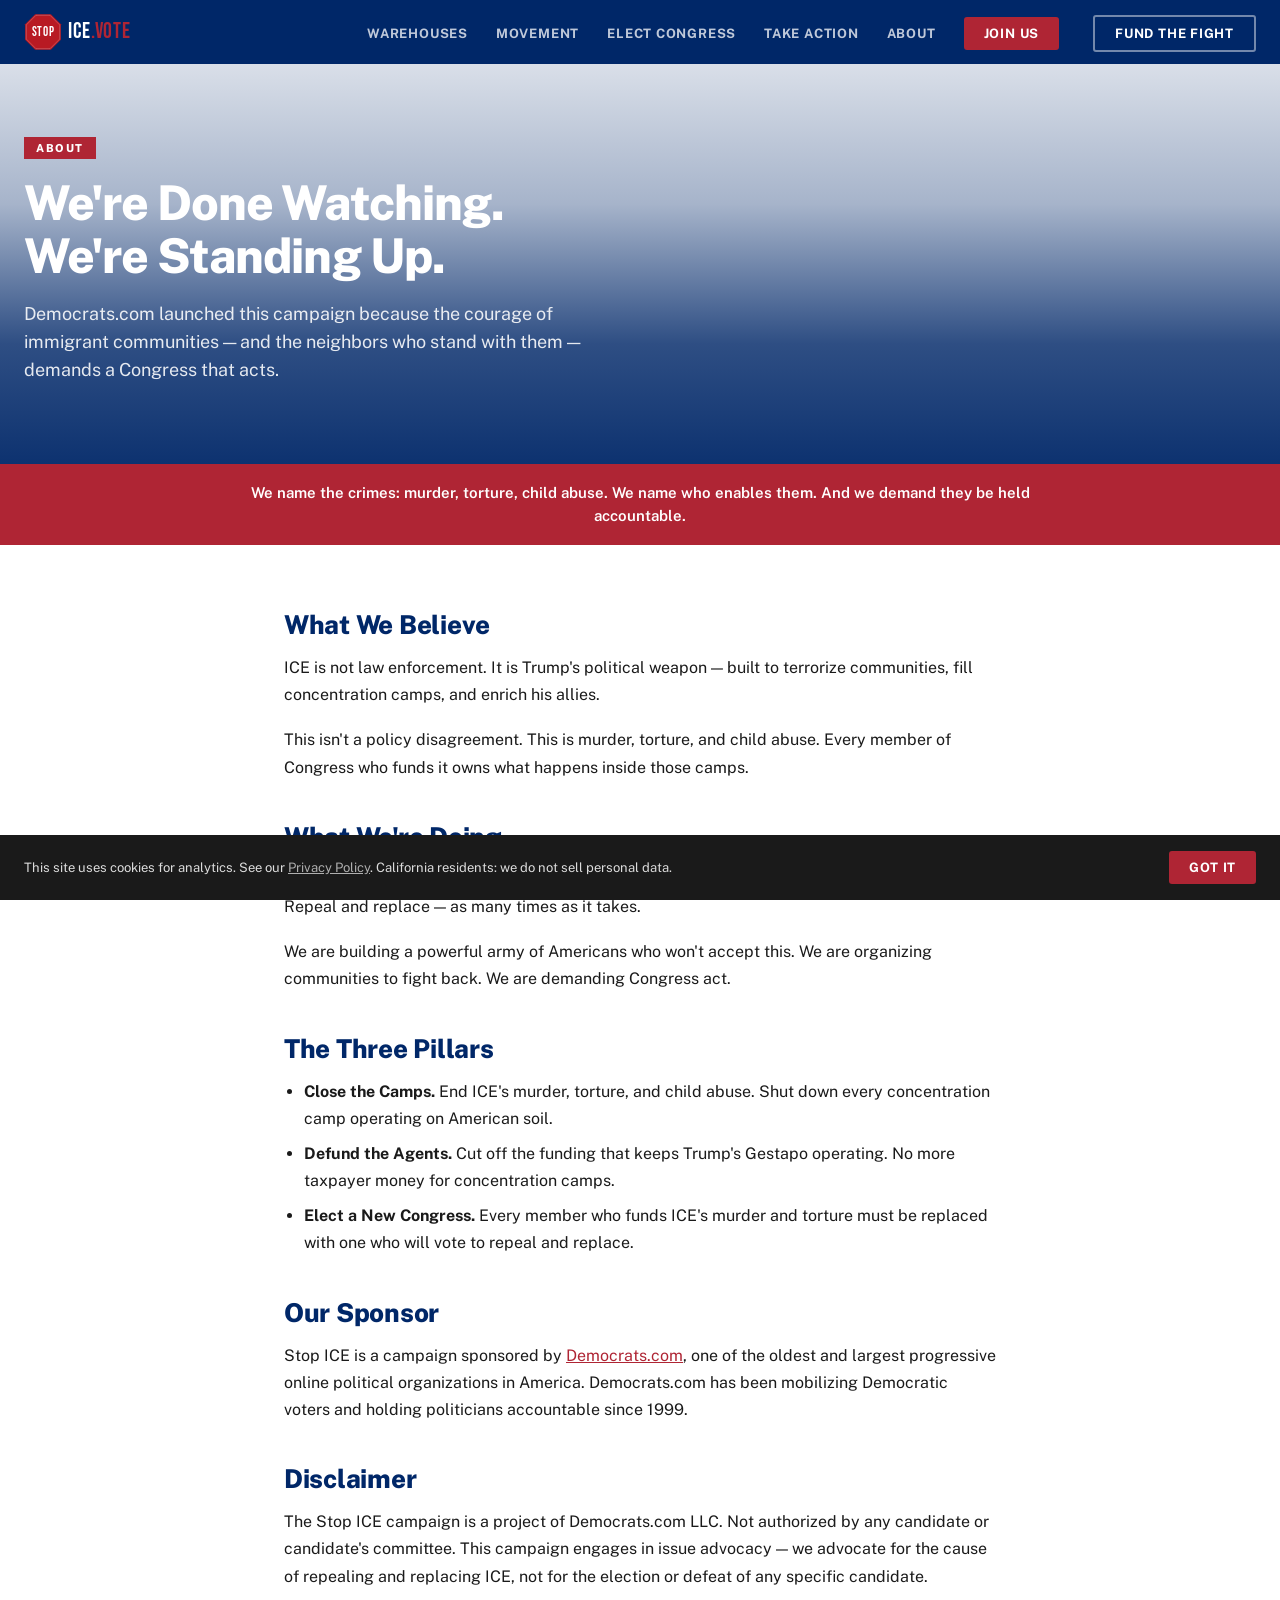
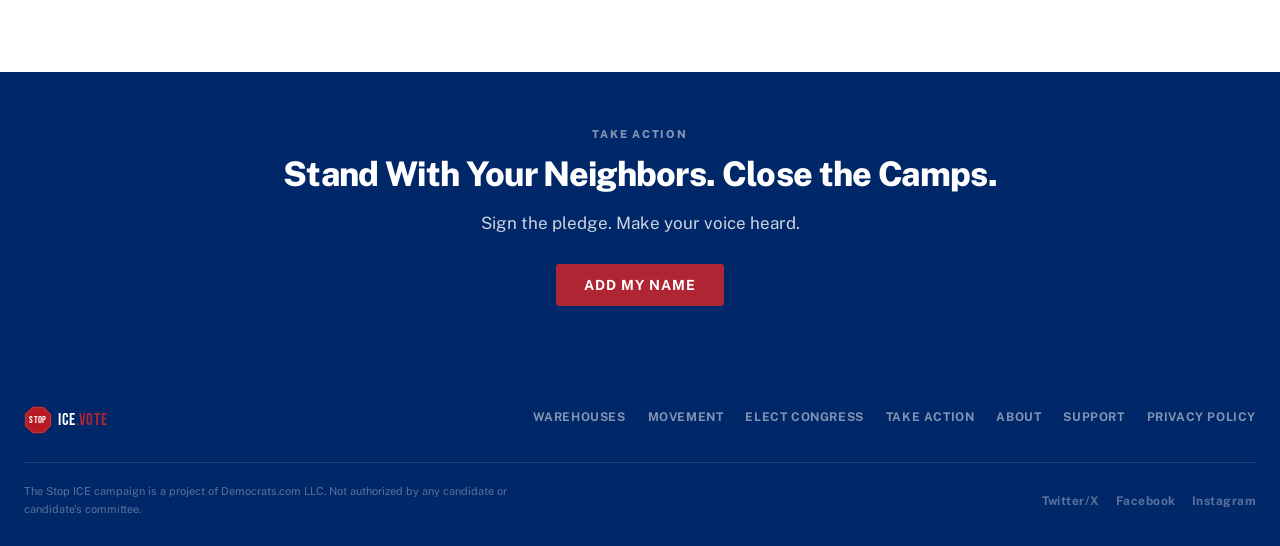
==== about.html @ eb529ace "initial build" ====
<!DOCTYPE html>
<html lang="en">
<head>
<meta charset="UTF-8">
<meta name="viewport" content="width=device-width, initial-scale=1.0">
<meta name="robots" content="noindex, nofollow">
<title>About — Stop ICE</title>
<meta name="description" content="Stop ICE is a campaign sponsored by Democrats.com to oppose ICE's murder, torture, and child abuse and demand Congress repeal and replace Trump's Gestapo.">
<link href="https://fonts.googleapis.com/css2?family=Bebas+Neue&family=Public+Sans:wght@400;600;700;800&display=swap" rel="stylesheet">
<link rel="stylesheet" href="css/main.css">
</head>
<body>

<nav class="site-nav">
  <a href="index.html" class="logotype on-dark" aria-label="Stop ICE — Home">
    <div class="logo-mark">
      <svg viewBox="0 0 100 100" aria-hidden="true">
        <polygon points="29.3,3 70.7,3 97,29.3 97,70.7 70.7,97 29.3,97 3,70.7 3,29.3" fill="#b81a23"/>
        <polygon points="31.5,6 68.5,6 94,31.5 94,68.5 68.5,94 31.5,94 6,68.5 6,31.5" fill="none" stroke="rgba(255,255,255,0.4)" stroke-width="1.5"/>
      </svg>
      <span class="stop-word">STOP</span>
    </div>
    <div class="logo-text">
      <span class="ice">ICE</span><span class="dot">.</span><span class="vote">VOTE</span>
    </div>
  </a>
  <button class="nav-toggle" aria-label="Toggle menu" onclick="document.querySelector('.nav-links').classList.toggle('open')">
    <span></span><span></span><span></span>
  </button>
  <ul class="nav-links">
    <li><a href="warehouses.html">Warehouses</a></li>
    <li><a href="movement.html">Movement</a></li>
    <li><a href="congress.html">Elect Congress</a></li>
    <li><a href="act.html">Take Action</a></li>
    <li><a href="about.html" class="active">About</a></li>
    <li><a href="act.html" class="nav-cta">Join Us</a></li>
    <li><a href="https://secure.actblue.com/donate/stop-ice-1" class="nav-cta nav-support" target="_blank" rel="noopener">Fund the Fight</a></li>
  </ul>
</nav>

<section class="hero" style="min-height:400px;">
  <div class="hero-bg" role="img" aria-label="Immigration rights protest"
       style="background-image: url('https://lh3.googleusercontent.com/d/11OPJ8IhItdXSLrqsVY9VHLKY0uImnK41')"></div>
  <div class="hero-overlay"></div>
  <div class="hero-content" style="max-width:720px;">
    <span class="eyebrow">About</span>
    <h1>We're Done Watching.<br>We're Standing Up.</h1>
    <p class="hero-body">Democrats.com launched this campaign because the courage of immigrant communities — and the neighbors who stand with them — demands a Congress that acts.</p>
  </div>
</section>

<div class="mission-strip">
  <p>We name the crimes: murder, torture, child abuse. We name who enables them. And we demand they be held accountable.</p>
</div>

<div class="content-section">
  <h2>What We Believe</h2>
  <p>ICE is not law enforcement. It is Trump's political weapon — built to terrorize communities, fill concentration camps, and enrich his allies.</p>
  <p>This isn't a policy disagreement. This is murder, torture, and child abuse. Every member of Congress who funds it owns what happens inside those camps.</p>

  <h2 style="margin-top: 40px;">What We're Doing</h2>
  <p>We have one goal: demand Congress repeal and replace ICE. Not negotiate it. Not limit it. Repeal and replace — as many times as it takes.</p>
  <p>We are building a powerful army of Americans who won't accept this. We are organizing communities to fight back. We are demanding Congress act.</p>

  <h2 style="margin-top: 40px;">The Three Pillars</h2>
  <ul>
    <li><strong>Close the Camps.</strong> End ICE's murder, torture, and child abuse. Shut down every concentration camp operating on American soil.</li>
    <li><strong>Defund the Agents.</strong> Cut off the funding that keeps Trump's Gestapo operating. No more taxpayer money for concentration camps.</li>
    <li><strong>Elect a New Congress.</strong> Every member who funds ICE's murder and torture must be replaced with one who will vote to repeal and replace.</li>
  </ul>

  <h2 style="margin-top: 40px;">Our Sponsor</h2>
  <p>Stop ICE is a campaign sponsored by <a href="https://democrats.com" target="_blank" rel="noopener" style="color:var(--red);">Democrats.com</a>, one of the oldest and largest progressive online political organizations in America. Democrats.com has been mobilizing Democratic voters and holding politicians accountable since 1999.</p>

  <h2 style="margin-top: 40px;">Disclaimer</h2>
  <p>The Stop ICE campaign is a project of Democrats.com LLC. Not authorized by any candidate or candidate's committee. This campaign engages in issue advocacy — we advocate for the cause of repealing and replacing ICE, not for the election or defeat of any specific candidate.</p>
</div>

<section style="padding: 56px 24px; background: var(--blue); text-align: center;">
  <p style="font-size: 11px; font-weight: 800; letter-spacing: 0.16em; text-transform: uppercase; color: rgba(255,255,255,0.5); margin-bottom: 14px;">Take Action</p>
  <h2 style="font-size: clamp(24px, 3.5vw, 34px); font-weight: 800; color: #fff; margin-bottom: 16px; letter-spacing: -0.02em;">Stand With Your Neighbors. Close the Camps.</h2>
  <p style="font-size: 17px; color: rgba(255,255,255,0.8); max-width: 480px; margin: 0 auto 28px; line-height: 1.55;">Sign the pledge. Make your voice heard.</p>
  <a href="act.html" class="btn btn-red">Add My Name</a>
</section>

<footer class="site-footer">
  <div class="footer-top">
    <a href="index.html" class="logotype on-dark" aria-label="Stop ICE — Home">
      <div class="logo-mark sm">
        <svg viewBox="0 0 100 100" aria-hidden="true">
          <polygon points="29.3,3 70.7,3 97,29.3 97,70.7 70.7,97 29.3,97 3,70.7 3,29.3" fill="#b81a23"/>
          <polygon points="31.5,6 68.5,6 94,31.5 94,68.5 68.5,94 31.5,94 6,68.5 6,31.5" fill="none" stroke="rgba(255,255,255,0.35)" stroke-width="1.5"/>
        </svg>
        <span class="stop-word sm">STOP</span>
      </div>
      <div class="logo-text sm"><span class="ice">ICE</span><span class="dot">.</span><span class="vote">VOTE</span></div>
    </a>
    <ul class="footer-nav">
      <li><a href="warehouses.html">Warehouses</a></li>
      <li><a href="movement.html">Movement</a></li>
      <li><a href="congress.html">Elect Congress</a></li>
      <li><a href="act.html">Take Action</a></li>
      <li><a href="about.html">About</a></li>
      <li><a href="https://secure.actblue.com/donate/stop-ice-1" target="_blank" rel="noopener">Support</a></li>
      <li><a href="privacy.html">Privacy Policy</a></li>
    </ul>
  </div>
  <div class="footer-bottom">
    <p class="footer-legal">The Stop ICE campaign is a project of Democrats.com LLC. Not authorized by any candidate or candidate's committee.</p>
    <div class="footer-social">
      <a href="#">Twitter/X</a>
      <a href="#">Facebook</a>
      <a href="#">Instagram</a>
    </div>
  </div>
</footer>

<div class="cookie-banner" id="cookieBanner" role="dialog" aria-live="polite" aria-label="Cookie consent">
  <p>This site uses cookies for analytics. See our <a href="privacy.html">Privacy Policy</a>. California residents: we do not sell personal data.</p>
  <button class="cookie-accept" onclick="acceptCookies()">Got it</button>
</div>
<script>
(function(){
  if(navigator.globalPrivacyControl || navigator.doNotTrack === '1'){
    document.getElementById('cookieBanner').style.display = 'none';
    return;
  }
  if(localStorage.getItem('cookieConsent') === 'true'){
    document.getElementById('cookieBanner').style.display = 'none';
  }
})();
function acceptCookies(){
  localStorage.setItem('cookieConsent','true');
  document.getElementById('cookieBanner').style.display = 'none';
}
</script>

</body>
</html>
---- css/main.css ----
/* ============================================================
   STOP ICE PAC — SHARED STYLES
   Brand: Democrats.com red #AF2534, blue #002768
   Logotype font: Bebas Neue (Google Fonts)
   Body font: Public Sans (Google Fonts)
   ============================================================ */

/* ============================================================
   TOKENS
   ============================================================ */
:root {
  --red:       #AF2534;
  --red-stop:  #b81a23;
  --blue:      #002768;
  --white:     #ffffff;
  --off-white: #F5F3F0;
  --warm-gray: #E8E4DF;
  --text:      #1a1a1a;
  --text-light:#666666;
}

/* ============================================================
   RESET & BASE
   ============================================================ */
*, *::before, *::after { margin: 0; padding: 0; box-sizing: border-box; }
html { font-size: 16px; scroll-behavior: smooth; }
body {
  font-family: 'Public Sans', -apple-system, sans-serif;
  color: var(--text);
  background: var(--white);
  -webkit-font-smoothing: antialiased;
}
img { display: block; max-width: 100%; }
a { color: inherit; }

/* ============================================================
   LOGOTYPE
   ============================================================ */
.logotype {
  display: inline-flex;
  align-items: center;
  gap: 6px;
  text-decoration: none;
}
.logo-mark {
  position: relative;
  flex-shrink: 0;
  width: 38px;
  height: 38px;
}
.logo-mark.sm { width: 28px; height: 28px; }
.logo-mark svg { width: 100%; height: 100%; }
.stop-word {
  position: absolute;
  font-family: 'Bebas Neue', sans-serif;
  color: #fff;
  font-size: 13px;
  letter-spacing: 0.04em;
  top: 50%;
  left: 50%;
  transform: translate(-50%, -48%);
  line-height: 1;
  pointer-events: none;
}
.stop-word.sm { font-size: 10px; }
.logo-text {
  font-family: 'Bebas Neue', sans-serif;
  font-size: 22px;
  letter-spacing: 0.04em;
  line-height: 1;
  white-space: nowrap;
}
.logo-text.sm { font-size: 17px; }
/* on-light */
.logo-text .ice  { color: var(--red); }
.logo-text .dot  { color: var(--red); }
.logo-text .vote { color: var(--blue); }
/* on-dark */
.on-dark .logo-text .ice  { color: #fff; }
.on-dark .logo-text .dot  { color: var(--red); }
.on-dark .logo-text .vote { color: var(--red); }

/* ============================================================
   BUTTONS
   ============================================================ */
.btn {
  display: inline-block;
  font-family: 'Public Sans', sans-serif;
  font-size: 14px;
  font-weight: 700;
  letter-spacing: 0.07em;
  text-transform: uppercase;
  text-decoration: none;
  padding: 14px 28px;
  border-radius: 3px;
  border: none;
  cursor: pointer;
  line-height: 1;
  transition: opacity 0.15s;
}
.btn:hover { opacity: 0.85; }
.btn-red   { background: var(--red); color: #fff; }
.btn-blue  { background: var(--blue); color: #fff; }
.btn-ghost { background: transparent; color: #fff; border: 2px solid rgba(255,255,255,0.5); }
.btn-ghost:hover { border-color: #fff; opacity: 1; }
.btn-outline { background: transparent; color: var(--blue); border: 2px solid var(--blue); }
.btn-outline:hover { background: var(--blue); color: #fff; opacity: 1; }
.btn-row { display: flex; gap: 12px; flex-wrap: wrap; }

/* ============================================================
   NAV
   ============================================================ */
.site-nav {
  background: var(--blue);
  padding: 0 24px;
  display: flex;
  align-items: center;
  justify-content: space-between;
  height: 64px;
  position: sticky;
  top: 0;
  z-index: 100;
}
.nav-links {
  display: flex;
  align-items: center;
  gap: 28px;
  list-style: none;
}
.nav-links a {
  color: rgba(255,255,255,0.75);
  text-decoration: none;
  font-size: 13px;
  font-weight: 700;
  letter-spacing: 0.06em;
  text-transform: uppercase;
  transition: color 0.15s;
}
.nav-links a:hover { color: #fff; }
.nav-cta {
  background: var(--red) !important;
  color: #fff !important;
  padding: 9px 20px;
  border-radius: 3px;
}
.nav-toggle {
  display: none;
  flex-direction: column;
  gap: 5px;
  background: none;
  border: none;
  cursor: pointer;
  padding: 4px;
}
.nav-toggle span {
  display: block;
  width: 24px;
  height: 2px;
  background: #fff;
  border-radius: 2px;
}

/* ============================================================
   HERO
   ============================================================ */
.hero {
  position: relative;
  min-height: 580px;
  display: flex;
  align-items: flex-end;
  overflow: hidden;
}
.hero-bg {
  position: absolute;
  inset: 0;
  background-size: cover;
  background-position: center 30%;
}
.hero-overlay {
  position: absolute;
  inset: 0;
  background: linear-gradient(
    to bottom,
    rgba(0,39,104,0.15) 0%,
    rgba(0,39,104,0.35) 35%,
    rgba(0,39,104,0.82) 70%,
    rgba(0,39,104,0.95) 100%
  );
}
.hero-content {
  position: relative;
  z-index: 2;
  padding: 48px 24px 52px;
  width: 100%;
  max-width: 780px;
}
.eyebrow {
  display: inline-block;
  background: var(--red);
  color: #fff;
  font-size: 11px;
  font-weight: 800;
  letter-spacing: 0.14em;
  text-transform: uppercase;
  padding: 5px 12px;
  margin-bottom: 18px;
}
.hero h1 {
  font-size: clamp(28px, 5vw, 48px);
  font-weight: 800;
  line-height: 1.1;
  color: #fff;
  margin-bottom: 18px;
  letter-spacing: -0.02em;
}
.hero h1 em { font-style: normal; color: #ffd0d0; }
.hero-body {
  font-size: clamp(15px, 2vw, 18px);
  line-height: 1.55;
  color: rgba(255,255,255,0.88);
  margin-bottom: 28px;
  max-width: 600px;
}
.hero-counter {
  margin-top: 18px;
  font-size: 13px;
  color: rgba(255,255,255,0.6);
  font-weight: 600;
}
.hero-counter strong { color: #ffd0d0; }

/* ============================================================
   MISSION STRIP
   ============================================================ */
.mission-strip {
  background: var(--red);
  padding: 18px 24px;
  text-align: center;
}
.mission-strip p {
  color: #fff;
  font-size: clamp(13px, 1.8vw, 15px);
  font-weight: 600;
  line-height: 1.5;
  max-width: 780px;
  margin: 0 auto;
}
.mission-strip strong { font-weight: 800; }

/* ============================================================
   SECTION HELPERS
   ============================================================ */
.section-header { text-align: center; margin-bottom: 44px; }
.kicker {
  display: block;
  font-size: 11px;
  font-weight: 800;
  letter-spacing: 0.16em;
  text-transform: uppercase;
  color: var(--red);
  margin-bottom: 10px;
}
.section-header h2 {
  font-size: clamp(24px, 3.5vw, 34px);
  font-weight: 800;
  color: var(--blue);
  letter-spacing: -0.02em;
  line-height: 1.2;
}

/* ============================================================
   STORY GRID / CARDS
   ============================================================ */
.story-section {
  padding: 72px 24px;
  background: var(--off-white);
}
.story-grid {
  display: grid;
  grid-template-columns: repeat(auto-fit, minmax(280px, 1fr));
  gap: 24px;
  max-width: 1080px;
  margin: 0 auto;
}
.story-card {
  background: var(--white);
  border: 1px solid var(--warm-gray);
  overflow: hidden;
  transition: transform 0.2s, box-shadow 0.2s;
}
.story-card:hover {
  transform: translateY(-3px);
  box-shadow: 0 10px 32px rgba(0,0,0,0.09);
}
.card-img {
  height: 200px;
  background-size: cover;
  background-position: center;
  position: relative;
}
.card-tag {
  position: absolute;
  top: 12px;
  left: 12px;
  background: var(--blue);
  color: #fff;
  font-size: 10px;
  font-weight: 800;
  letter-spacing: 0.1em;
  text-transform: uppercase;
  padding: 5px 10px;
}
.card-tag.red { background: var(--red); }
.card-body { padding: 22px; }
.card-body h3 {
  font-size: 18px;
  font-weight: 800;
  color: var(--blue);
  margin-bottom: 9px;
  line-height: 1.25;
  letter-spacing: -0.01em;
}
.card-body p {
  font-size: 14px;
  line-height: 1.6;
  color: var(--text-light);
  margin-bottom: 14px;
}
.card-link {
  font-size: 12px;
  font-weight: 800;
  letter-spacing: 0.08em;
  text-transform: uppercase;
  color: var(--red);
  text-decoration: none;
}
.card-link::after { content: ' →'; }

/* ============================================================
   PRESS BAR
   ============================================================ */
.press-bar {
  background: var(--blue);
  padding: 24px;
  text-align: center;
}
.press-label {
  font-size: 10px;
  font-weight: 800;
  letter-spacing: 0.18em;
  text-transform: uppercase;
  color: rgba(255,255,255,0.4);
  margin-bottom: 14px;
}
.press-names {
  display: flex;
  flex-wrap: wrap;
  justify-content: center;
  gap: 16px 36px;
}
.press-names span {
  color: rgba(255,255,255,0.32);
  font-size: 14px;
  font-weight: 700;
  letter-spacing: 0.04em;
}

/* ============================================================
   PETITION SECTION
   ============================================================ */
.petition-section {
  padding: 72px 24px;
  background: var(--white);
}
.petition-inner {
  max-width: 600px;
  margin: 0 auto;
  text-align: center;
}
.petition-inner h2 {
  font-size: clamp(22px, 3vw, 30px);
  font-weight: 800;
  color: var(--blue);
  margin-bottom: 10px;
  line-height: 1.2;
  letter-spacing: -0.02em;
}
.petition-inner .sub {
  font-size: 16px;
  color: var(--text-light);
  margin-bottom: 32px;
  line-height: 1.5;
}
.petition-form {
  display: grid;
  grid-template-columns: 1fr 1fr;
  gap: 12px;
}
.petition-form input {
  padding: 15px 16px;
  border: 2px solid var(--warm-gray);
  font-family: 'Public Sans', sans-serif;
  font-size: 15px;
  color: var(--text);
  background: var(--off-white);
  outline: none;
  border-radius: 3px;
  transition: border-color 0.15s;
  -webkit-appearance: none;
}
.petition-form input:focus { border-color: var(--blue); }
.span2 { grid-column: 1 / -1; }
.petition-submit {
  grid-column: 1 / -1;
  background: var(--red);
  color: #fff;
  padding: 17px;
  font-family: 'Public Sans', sans-serif;
  font-size: 15px;
  font-weight: 800;
  letter-spacing: 0.06em;
  text-transform: uppercase;
  border: none;
  cursor: pointer;
  border-radius: 3px;
  transition: opacity 0.15s;
}
.petition-submit:hover { opacity: 0.88; }
.petition-note {
  margin-top: 14px;
  font-size: 12px;
  color: var(--text-light);
  line-height: 1.5;
}
.petition-count {
  margin-top: 16px;
  font-size: 13px;
  color: var(--text-light);
  font-weight: 600;
}
.petition-count strong { color: var(--red); font-weight: 800; }

/* ============================================================
   ACTION NETWORK EMBED WRAPPER
   ============================================================ */
.an-wrap {
  max-width: 640px;
  margin: 0 auto;
  text-align: left;
}

/* ============================================================
   MAP SECTION (Warehouses page)
   ============================================================ */
.map-section { padding: 56px 24px; background: var(--white); }
.map-section h2 {
  font-size: clamp(22px, 3vw, 30px);
  font-weight: 800;
  color: var(--blue);
  margin-bottom: 12px;
  letter-spacing: -0.02em;
}
.map-section .map-intro {
  font-size: 16px;
  color: var(--text-light);
  margin-bottom: 28px;
  max-width: 640px;
  line-height: 1.6;
}
.map-responsive {
  position: relative;
  padding-bottom: 56.25%;
  height: 0;
  overflow: hidden;
  border: 2px solid var(--warm-gray);
  border-radius: 4px;
}
.map-responsive iframe {
  position: absolute;
  top: 0; left: 0;
  width: 100%; height: 100%;
  border: 0;
}

/* ============================================================
   CONTENT PAGES (About, etc.)
   ============================================================ */
.page-hero {
  background: var(--blue);
  padding: 56px 24px 48px;
  color: #fff;
}
.page-hero h1 {
  font-size: clamp(28px, 4vw, 42px);
  font-weight: 800;
  letter-spacing: -0.02em;
  line-height: 1.15;
  margin-bottom: 14px;
}
.page-hero p {
  font-size: clamp(15px, 2vw, 18px);
  color: rgba(255,255,255,0.82);
  max-width: 580px;
  line-height: 1.55;
}

.content-section {
  padding: 64px 24px;
  max-width: 760px;
  margin: 0 auto;
}
.content-section h2 {
  font-size: clamp(20px, 2.5vw, 26px);
  font-weight: 800;
  color: var(--blue);
  margin-bottom: 14px;
  letter-spacing: -0.01em;
}
.content-section p {
  font-size: 16px;
  line-height: 1.7;
  color: var(--text);
  margin-bottom: 18px;
}
.content-section ul {
  padding-left: 20px;
  margin-bottom: 18px;
}
.content-section li {
  font-size: 16px;
  line-height: 1.7;
  color: var(--text);
  margin-bottom: 8px;
}

/* ============================================================
   FOOTER
   ============================================================ */
.site-footer {
  background: var(--blue);
  padding: 44px 24px 28px;
}
.footer-top {
  display: flex;
  justify-content: space-between;
  align-items: flex-start;
  flex-wrap: wrap;
  gap: 24px;
  padding-bottom: 28px;
  border-bottom: 1px solid rgba(255,255,255,0.1);
  margin-bottom: 20px;
}
.footer-nav {
  display: flex;
  flex-wrap: wrap;
  gap: 10px 22px;
  list-style: none;
  align-items: center;
}
.footer-nav a {
  color: rgba(255,255,255,0.5);
  text-decoration: none;
  font-size: 12px;
  font-weight: 700;
  letter-spacing: 0.05em;
  text-transform: uppercase;
  transition: color 0.15s;
}
.footer-nav a:hover { color: #fff; }
.footer-bottom {
  display: flex;
  justify-content: space-between;
  align-items: center;
  flex-wrap: wrap;
  gap: 12px;
}
.footer-legal {
  font-size: 11px;
  line-height: 1.6;
  max-width: 520px;
  color: rgba(255,255,255,0.35);
}
.footer-social {
  display: flex;
  gap: 16px;
}
.footer-social a {
  color: rgba(255,255,255,0.35);
  text-decoration: none;
  font-size: 12px;
  font-weight: 700;
  letter-spacing: 0.04em;
  transition: color 0.15s;
}
.footer-social a:hover { color: #fff; }

/* ============================================================
   COOKIE CONSENT BANNER
   ============================================================ */
.cookie-banner {
  position: fixed;
  bottom: 0;
  left: 0;
  right: 0;
  background: #1a1a1a;
  color: rgba(255,255,255,0.85);
  padding: 16px 24px;
  display: flex;
  align-items: center;
  justify-content: space-between;
  gap: 20px;
  flex-wrap: wrap;
  z-index: 9999;
  font-size: 13px;
  line-height: 1.5;
}
.cookie-banner a { color: rgba(255,255,255,0.65); text-decoration: underline; }
.cookie-accept {
  background: var(--red);
  color: #fff;
  border: none;
  padding: 9px 20px;
  font-family: 'Public Sans', sans-serif;
  font-size: 13px;
  font-weight: 700;
  letter-spacing: 0.05em;
  text-transform: uppercase;
  border-radius: 3px;
  cursor: pointer;
  white-space: nowrap;
  flex-shrink: 0;
}

/* ============================================================
   RESPONSIVE
   ============================================================ */
@media (max-width: 640px) {
  .nav-links { display: none; }
  .nav-toggle { display: flex; }
  .nav-links.open {
    display: flex;
    flex-direction: column;
    position: absolute;
    top: 64px; left: 0; right: 0;
    background: var(--blue);
    padding: 20px 24px;
    gap: 18px;
    border-top: 1px solid rgba(255,255,255,0.1);
    box-shadow: 0 8px 24px rgba(0,0,0,0.3);
  }
  .hero { min-height: 480px; }
  .hero-content { padding: 36px 20px 44px; }
  .petition-form { grid-template-columns: 1fr; }
  .petition-form .span2,
  .petition-submit { grid-column: 1; }
  .footer-top { flex-direction: column; }
  .story-grid { grid-template-columns: 1fr; }
  .btn-row { flex-direction: column; }
  .btn-row .btn { text-align: center; }
}

@media (min-width: 641px) and (max-width: 900px) {
  .story-grid { grid-template-columns: 1fr 1fr; }
}

/* ── Support button (secondary nav CTA) ─────────────────────────── */
.nav-support {
  background: transparent !important;
  border: 2px solid rgba(255,255,255,0.45) !important;
  color: #fff !important;
  margin-left: 6px;
}
.nav-support:hover {
  background: rgba(255,255,255,0.12) !important;
  border-color: rgba(255,255,255,0.75) !important;
}

/* ── Toolkit section ─────────────────────────────────────────────── */
.toolkit-section {
  padding: 72px 24px;
  background: var(--off-white);
}
.toolkit-inner {
  max-width: 1040px;
  margin: 0 auto;
}
.toolkit-inner > .kicker {
  display: block;
  font-size: 11px;
  font-weight: 800;
  letter-spacing: 0.16em;
  text-transform: uppercase;
  color: var(--red);
  margin-bottom: 10px;
}
.toolkit-inner > h2 {
  font-size: clamp(22px, 3vw, 30px);
  font-weight: 800;
  color: var(--blue);
  letter-spacing: -0.02em;
  margin-bottom: 10px;
}
.toolkit-intro {
  font-size: 16px;
  color: #555;
  margin-bottom: 36px;
  max-width: 560px;
}
.toolkit-grid {
  display: grid;
  grid-template-columns: repeat(2, 1fr);
  gap: 20px;
}
@media (max-width: 640px) {
  .toolkit-grid { grid-template-columns: 1fr; }
}
.toolkit-card {
  background: #fff;
  border: 1px solid rgba(0,0,0,0.07);
  padding: 28px 24px;
  display: flex;
  gap: 18px;
  align-items: flex-start;
}
.toolkit-icon {
  width: 44px;
  height: 44px;
  background: var(--blue);
  color: #fff;
  display: flex;
  align-items: center;
  justify-content: center;
  font-size: 20px;
  flex-shrink: 0;
}
.toolkit-card h4 {
  font-size: 15px;
  font-weight: 800;
  color: var(--blue);
  margin-bottom: 6px;
}
.toolkit-card p {
  font-size: 13px;
  color: #555;
  line-height: 1.55;
  margin-bottom: 12px;
}
.toolkit-link {
  color: var(--red);
  font-size: 12px;
  font-weight: 800;
  text-decoration: none;
  text-transform: uppercase;
  letter-spacing: 0.07em;
}
.toolkit-link:hover { text-decoration: underline; }

/* ── Bumper sticker section ──────────────────────────────────────── */
.bumper-section {
  background: var(--red);
  padding: 64px 24px;
}
.bumper-inner {
  max-width: 1040px;
  margin: 0 auto;
  display: flex;
  align-items: center;
  gap: 56px;
}
@media (max-width: 720px) {
  .bumper-inner { flex-direction: column; gap: 36px; }
}
.bumper-text { flex: 1; }
.bumper-kicker {
  display: block;
  font-size: 11px;
  font-weight: 800;
  letter-spacing: 0.18em;
  text-transform: uppercase;
  color: rgba(255,255,255,0.65);
  margin-bottom: 12px;
}
.bumper-headline {
  font-size: clamp(26px, 4vw, 38px);
  font-weight: 900;
  color: #fff;
  letter-spacing: -0.02em;
  line-height: 1.1;
  margin-bottom: 16px;
}
.bumper-body {
  font-size: 16px;
  line-height: 1.6;
  color: rgba(255,255,255,0.85);
  margin-bottom: 28px;
  max-width: 460px;
}
.bumper-body em { color: #fff; font-style: italic; font-weight: 700; }
.btn-white-outline {
  display: inline-block;
  background: transparent;
  border: 2px solid #fff;
  color: #fff;
  padding: 14px 28px;
  font-size: 14px;
  font-weight: 800;
  text-decoration: none;
  text-transform: uppercase;
  letter-spacing: 0.08em;
  transition: background 0.15s, color 0.15s;
}
.btn-white-outline:hover {
  background: #fff;
  color: var(--red);
}
.bumper-preview {
  flex-shrink: 0;
  text-align: center;
}
.bumper-sticker-mock {
  background: #fff;
  border: 3px solid rgba(255,255,255,0.25);
  padding: 28px 36px;
  display: inline-flex;
  flex-direction: column;
  align-items: center;
  box-shadow: 0 8px 32px rgba(0,0,0,0.3);
}
.mock-logotype {
  display: flex;
  align-items: center;
  gap: 6px;
}
.mock-logo-mark {
  flex-shrink: 0;
}
.mock-logo-text {
  font-family: 'Bebas Neue', sans-serif;
  font-size: 42px;
  letter-spacing: 2px;
  line-height: 1;
}
.mock-ice  { color: #b81a23; }
.mock-dot  { color: #b81a23; }
.mock-vote { color: #002768; }
.bumper-caption {
  font-size: 12px;
  color: rgba(255,255,255,0.65);
  margin-top: 10px;
  font-weight: 600;
}

/* ── Movement page ───────────────────────────────────────────────── */

/* Wins strip */
.wins-strip {
  background: #1a3a1a;
  padding: 32px 24px;
}
.wins-strip-inner {
  max-width: 1040px;
  margin: 0 auto;
}
.wins-label {
  display: block;
  font-size: 10px;
  font-weight: 800;
  letter-spacing: 0.18em;
  text-transform: uppercase;
  color: #6fcf6f;
  margin-bottom: 16px;
}
.wins-ticker {
  display: grid;
  grid-template-columns: repeat(3, 1fr);
  gap: 10px 24px;
  margin-bottom: 20px;
}
@media (max-width: 720px) {
  .wins-ticker { grid-template-columns: 1fr; }
}
.win-item {
  display: flex;
  align-items: flex-start;
  gap: 10px;
  font-size: 14px;
  color: rgba(255,255,255,0.85);
  line-height: 1.45;
}
.win-check {
  color: #6fcf6f;
  font-size: 16px;
  font-weight: 900;
  flex-shrink: 0;
  margin-top: 1px;
}
.wins-note {
  font-size: 14px;
  color: rgba(255,255,255,0.55);
  border-top: 1px solid rgba(255,255,255,0.1);
  padding-top: 16px;
  margin: 0;
}
.wins-note strong { color: rgba(255,255,255,0.85); }

/* Movement track sections */
.movement-track {
  padding: 72px 24px;
  background: #fff;
}
.movement-track.alt {
  background: var(--off-white);
}
.track-inner {
  max-width: 1040px;
  margin: 0 auto;
}
.track-header {
  margin-bottom: 40px;
}
.track-badge {
  display: inline-block;
  font-size: 11px;
  font-weight: 800;
  letter-spacing: 0.14em;
  text-transform: uppercase;
  padding: 5px 12px;
  margin-bottom: 14px;
  color: #fff;
}
.track-badge.legal   { background: var(--blue); }
.track-badge.defense { background: #2a7a3b; }
.track-badge.national { background: var(--red); }

.track-header h2 {
  font-size: clamp(22px, 3vw, 30px);
  font-weight: 800;
  color: var(--blue);
  letter-spacing: -0.02em;
  margin-bottom: 10px;
}
.track-intro {
  font-size: 16px;
  color: #555;
  max-width: 620px;
  line-height: 1.6;
}

/* Org cards */
.org-grid {
  display: grid;
  grid-template-columns: repeat(2, 1fr);
  gap: 20px;
}
@media (max-width: 640px) {
  .org-grid { grid-template-columns: 1fr; }
}
.org-card {
  background: #fff;
  border: 1px solid rgba(0,0,0,0.07);
  border-top: 3px solid var(--red);
  padding: 28px 24px;
  display: flex;
  flex-direction: column;
  gap: 10px;
}
.movement-track.alt .org-card {
  background: #fff;
}
.org-name {
  font-size: 17px;
  font-weight: 800;
  color: var(--blue);
  letter-spacing: -0.01em;
}
.org-desc {
  font-size: 14px;
  color: #444;
  line-height: 1.6;
  flex: 1;
}
.org-link {
  display: inline-block;
  color: var(--red);
  font-size: 12px;
  font-weight: 800;
  text-decoration: none;
  text-transform: uppercase;
  letter-spacing: 0.07em;
  margin-top: 4px;
}
.org-link:hover { text-decoration: underline; }

/* Solidarity callout */
.solidarity-section {
  background: var(--blue);
  padding: 72px 24px;
}
.solidarity-inner {
  max-width: 1040px;
  margin: 0 auto;
  display: flex;
  gap: 64px;
  align-items: flex-start;
}
@media (max-width: 760px) {
  .solidarity-inner { flex-direction: column; gap: 40px; }
}
.solidarity-text { flex: 1; }
.solidarity-text .kicker {
  display: block;
  font-size: 11px;
  font-weight: 800;
  letter-spacing: 0.16em;
  text-transform: uppercase;
  color: rgba(255,255,255,0.5);
  margin-bottom: 12px;
}
.solidarity-text h2 {
  font-size: clamp(22px, 3vw, 30px);
  font-weight: 800;
  color: #fff;
  letter-spacing: -0.02em;
  margin-bottom: 18px;
}
.solidarity-text p {
  font-size: 15px;
  color: rgba(255,255,255,0.8);
  line-height: 1.65;
  margin-bottom: 14px;
}
.solidarity-stat-stack {
  display: flex;
  flex-direction: column;
  gap: 24px;
  flex-shrink: 0;
  width: 260px;
}
@media (max-width: 760px) {
  .solidarity-stat-stack {
    flex-direction: row;
    flex-wrap: wrap;
    width: 100%;
  }
  .solidarity-stat { flex: 1; min-width: 140px; }
}
.solidarity-stat {
  border-left: 3px solid var(--red);
  padding-left: 18px;
}
.stat-num {
  font-size: 36px;
  font-weight: 900;
  color: #fff;
  letter-spacing: -0.03em;
  line-height: 1;
  margin-bottom: 6px;
}
.stat-label {
  font-size: 13px;
  color: rgba(255,255,255,0.65);
  line-height: 1.4;
}

/* ── Congress page ───────────────────────────────────────────────── */
.stakes-strip {
  background: var(--blue);
  padding: 36px 24px;
  border-top: 4px solid var(--red);
}
.stakes-inner {
  max-width: 1040px;
  margin: 0 auto;
  display: flex;
  align-items: center;
  gap: 0;
  flex-wrap: wrap;
}
.stakes-stat {
  flex: 1;
  min-width: 140px;
  text-align: center;
  padding: 12px 20px;
}
.stakes-num {
  font-size: clamp(36px, 5vw, 52px);
  font-weight: 900;
  color: #fff;
  letter-spacing: -0.03em;
  line-height: 1;
  margin-bottom: 8px;
}
.stakes-label {
  font-size: 12px;
  color: rgba(255,255,255,0.6);
  line-height: 1.4;
  font-weight: 600;
}
.stakes-divider {
  width: 1px;
  height: 60px;
  background: rgba(255,255,255,0.15);
  flex-shrink: 0;
}
@media (max-width: 640px) {
  .stakes-divider { display: none; }
  .stakes-stat { min-width: 45%; }
}

/* Intro section */
.congress-intro {
  padding: 72px 24px;
  background: #fff;
}
.congress-intro-inner {
  max-width: 1040px;
  margin: 0 auto;
  display: flex;
  gap: 56px;
  align-items: flex-start;
}
@media (max-width: 760px) {
  .congress-intro-inner { flex-direction: column; gap: 32px; }
}
.congress-intro-text { flex: 1; }
.congress-intro-text h2 {
  font-size: clamp(20px, 2.8vw, 26px);
  font-weight: 800;
  color: var(--blue);
  letter-spacing: -0.02em;
  line-height: 1.25;
  margin-bottom: 18px;
  font-style: italic;
}
.congress-intro-text p {
  font-size: 15px;
  color: #444;
  line-height: 1.65;
  margin-bottom: 14px;
}
.congress-intro-context {
  width: 280px;
  flex-shrink: 0;
  display: flex;
  flex-direction: column;
  gap: 16px;
}
@media (max-width: 760px) {
  .congress-intro-context { width: 100%; flex-direction: row; flex-wrap: wrap; }
  .context-card { flex: 1; min-width: 200px; }
}
.context-card {
  border-left: 3px solid var(--red);
  padding: 16px 18px;
  background: var(--off-white);
}
.context-label {
  font-size: 10px;
  font-weight: 800;
  letter-spacing: 0.14em;
  text-transform: uppercase;
  color: var(--red);
  margin-bottom: 8px;
}
.context-card p {
  font-size: 13px;
  color: #555;
  line-height: 1.55;
  margin: 0;
}

/* Orgs section */
.congress-orgs {
  padding: 72px 24px;
  background: var(--off-white);
}
.congress-orgs-inner {
  max-width: 1040px;
  margin: 0 auto;
}
.orgs-header {
  margin-bottom: 40px;
}
.orgs-header h2 {
  font-size: clamp(22px, 3vw, 30px);
  font-weight: 800;
  color: var(--blue);
  letter-spacing: -0.02em;
  margin-bottom: 10px;
}
.orgs-intro {
  font-size: 16px;
  color: #555;
  max-width: 620px;
  line-height: 1.6;
}
.org-tag {
  font-size: 10px;
  font-weight: 800;
  letter-spacing: 0.12em;
  text-transform: uppercase;
  color: var(--red);
  margin-bottom: 8px;
}

/* Key races */
.key-races {
  padding: 72px 24px;
  background: var(--blue);
}
.key-races-inner {
  max-width: 1040px;
  margin: 0 auto;
}
.races-header { margin-bottom: 40px; }
.races-header .kicker {
  display: block;
  font-size: 11px;
  font-weight: 800;
  letter-spacing: 0.16em;
  text-transform: uppercase;
  color: rgba(255,255,255,0.5);
  margin-bottom: 10px;
}
.races-header h2 {
  font-size: clamp(22px, 3vw, 30px);
  font-weight: 800;
  color: #fff;
  letter-spacing: -0.02em;
  margin-bottom: 10px;
}
.races-intro {
  font-size: 16px;
  color: rgba(255,255,255,0.7);
  max-width: 620px;
  line-height: 1.6;
}
.race-list {
  display: grid;
  grid-template-columns: repeat(2, 1fr);
  gap: 16px;
}
@media (max-width: 640px) {
  .race-list { grid-template-columns: 1fr; }
}
.race-card {
  background: rgba(255,255,255,0.06);
  border: 1px solid rgba(255,255,255,0.12);
  padding: 24px;
}
.race-district {
  font-size: 15px;
  font-weight: 800;
  color: #fff;
  margin-bottom: 8px;
}
.race-status {
  display: inline-block;
  font-size: 10px;
  font-weight: 800;
  letter-spacing: 0.1em;
  text-transform: uppercase;
  padding: 3px 10px;
  margin-bottom: 12px;
}
.race-status.open        { background: #2a7a3b; color: #fff; }
.race-status.primary     { background: var(--red); color: #fff; }
.race-status.battleground{ background: var(--gold, #D4A843); color: #000; }
.race-desc {
  font-size: 13px;
  color: rgba(255,255,255,0.75);
  line-height: 1.6;
}

/* White button variant */
.btn-white {
  display: inline-block;
  background: #fff;
  color: var(--red);
  padding: 14px 28px;
  font-size: 14px;
  font-weight: 800;
  text-decoration: none;
  text-transform: uppercase;
  letter-spacing: 0.08em;
}
.btn-white:hover { background: rgba(255,255,255,0.9); }

/* Photo credit */
.footer-photo-credit {
  font-size: 11px;
  color: rgba(255,255,255,0.4);
  margin-bottom: 6px;
  font-style: normal;
}
.footer-photo-credit em { font-style: italic; }
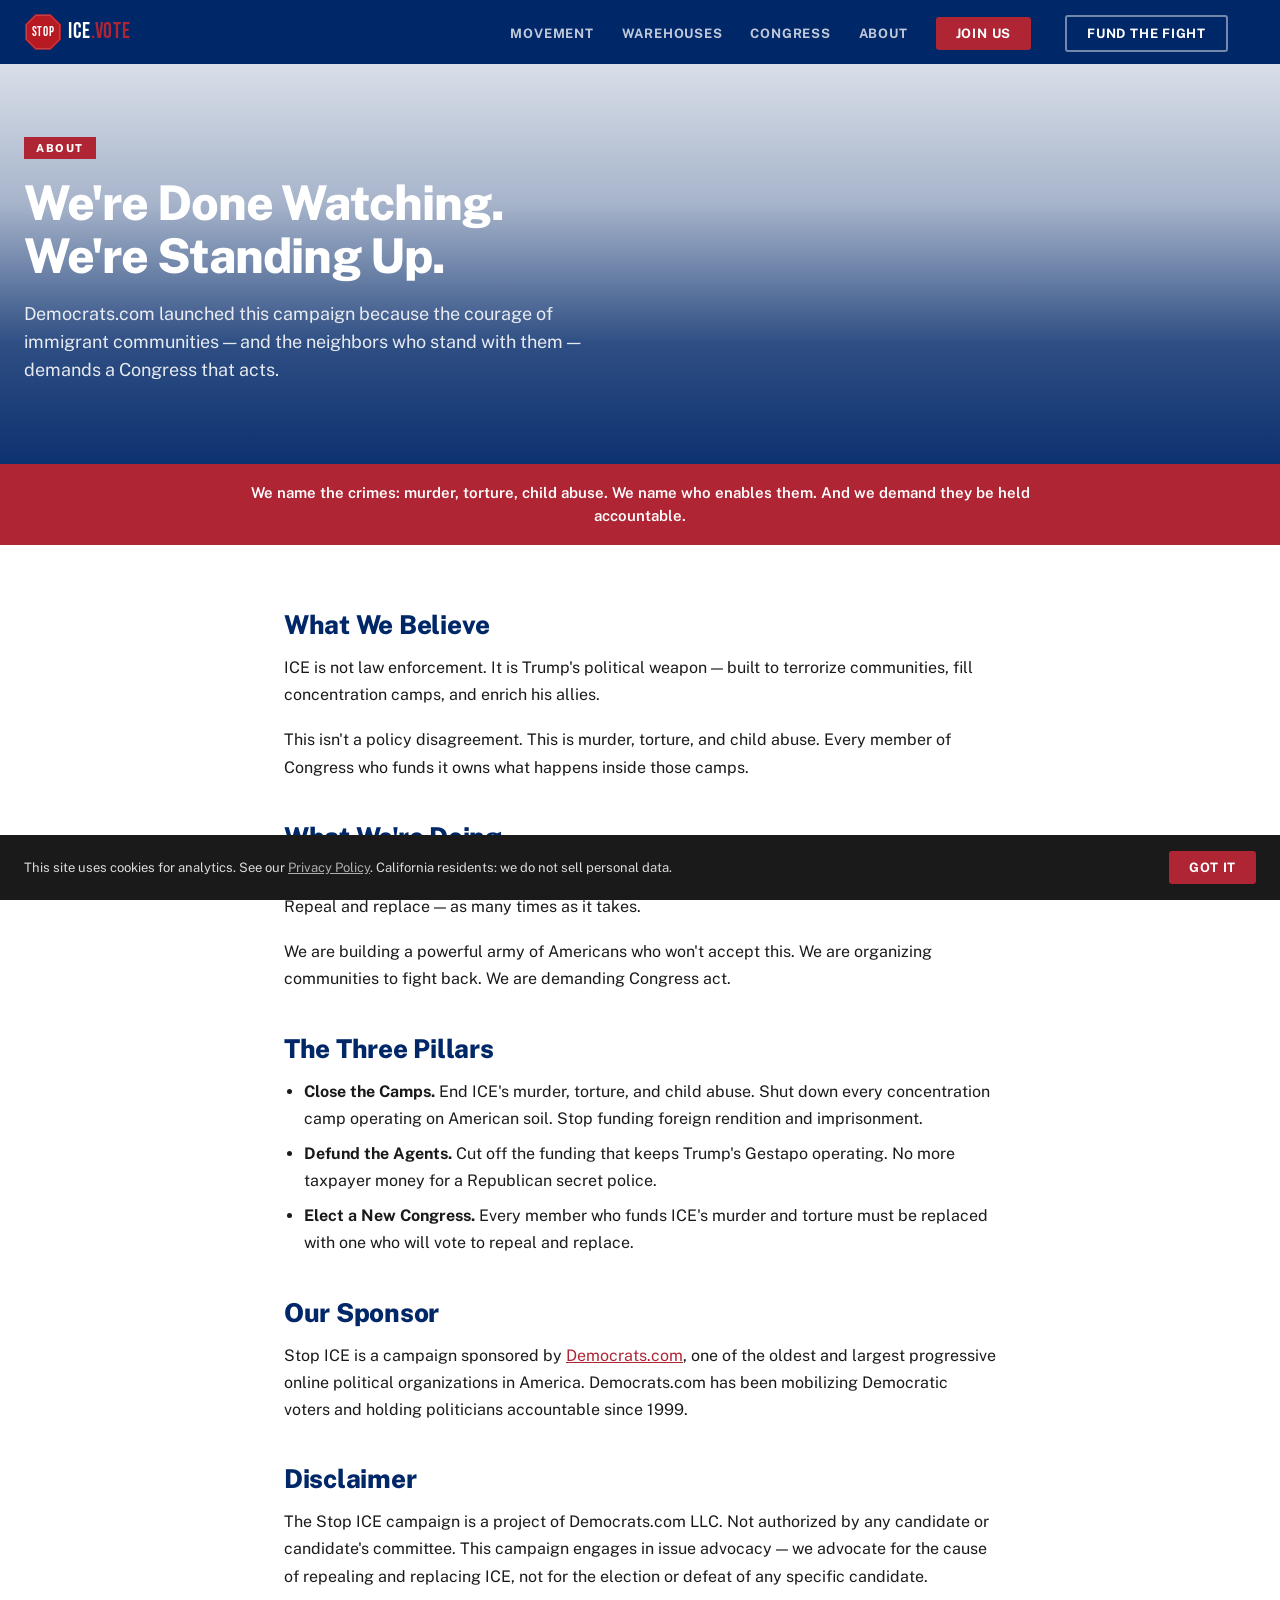
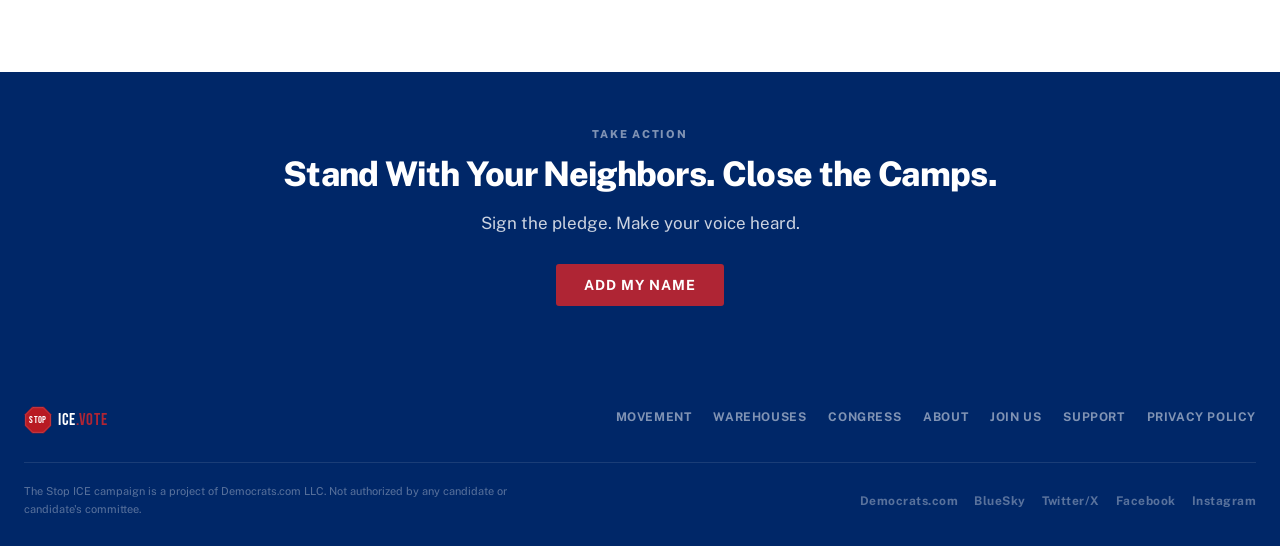
==== commit 90451351: "20260317 v1" ====
--- a/about.html
+++ b/about.html
@@ -8,6 +8,24 @@
 <meta name="description" content="Stop ICE is a campaign sponsored by Democrats.com to oppose ICE's murder, torture, and child abuse and demand Congress repeal and replace Trump's Gestapo.">
 <link href="https://fonts.googleapis.com/css2?family=Bebas+Neue&family=Public+Sans:wght@400;600;700;800&display=swap" rel="stylesheet">
 <link rel="stylesheet" href="css/main.css">
+<style>
+  .goog-te-banner-frame { display: none !important; }
+  body { top: 0 !important; }
+  .goog-te-gadget-simple { background: transparent !important; border: none !important; padding: 0 !important; }
+  .goog-te-gadget-simple span, .goog-te-gadget-simple a { color: rgba(255,255,255,0.8) !important; font-family: 'Public Sans', sans-serif !important; font-size: 13px !important; font-weight: 700 !important; letter-spacing: 0.05em !important; text-transform: uppercase !important; text-decoration: none !important; }
+  .goog-te-gadget-icon { display: none !important; }
+</style>
+<script type="text/javascript">
+function googleTranslateElementInit() {
+  new google.translate.TranslateElement({
+    pageLanguage: 'en',
+    includedLanguages: 'es',
+    layout: google.translate.TranslateElement.InlineLayout.SIMPLE,
+    autoDisplay: false
+  }, 'google_translate_element');
+}
+</script>
+<script type="text/javascript" src="//translate.google.com/translate_a/element.js?cb=googleTranslateElementInit"></script>
 </head>
 <body>
 
@@ -28,13 +46,14 @@
     <span></span><span></span><span></span>
   </button>
   <ul class="nav-links">
+    <li><a href="movement.html">Movement</a></li>
     <li><a href="warehouses.html">Warehouses</a></li>
-    <li><a href="movement.html">Movement</a></li>
-    <li><a href="congress.html">Elect Congress</a></li>
-    <li><a href="act.html">Take Action</a></li>
+    <li><a href="congress.html">Congress</a></li>
     <li><a href="about.html" class="active">About</a></li>
     <li><a href="act.html" class="nav-cta">Join Us</a></li>
     <li><a href="https://secure.actblue.com/donate/stop-ice-1" class="nav-cta nav-support" target="_blank" rel="noopener">Fund the Fight</a></li>
+  
+    <li id="google_translate_element" style="display:flex;align-items:center;"></li>
   </ul>
 </nav>
 
@@ -64,8 +83,8 @@
 
   <h2 style="margin-top: 40px;">The Three Pillars</h2>
   <ul>
-    <li><strong>Close the Camps.</strong> End ICE's murder, torture, and child abuse. Shut down every concentration camp operating on American soil.</li>
-    <li><strong>Defund the Agents.</strong> Cut off the funding that keeps Trump's Gestapo operating. No more taxpayer money for concentration camps.</li>
+    <li><strong>Close the Camps.</strong> End ICE's murder, torture, and child abuse. Shut down every concentration camp operating on American soil. Stop funding foreign rendition and imprisonment.</li>
+    <li><strong>Defund the Agents.</strong> Cut off the funding that keeps Trump's Gestapo operating. No more taxpayer money for a Republican secret police.</li>
     <li><strong>Elect a New Congress.</strong> Every member who funds ICE's murder and torture must be replaced with one who will vote to repeal and replace.</li>
   </ul>
 
@@ -96,11 +115,11 @@
       <div class="logo-text sm"><span class="ice">ICE</span><span class="dot">.</span><span class="vote">VOTE</span></div>
     </a>
     <ul class="footer-nav">
+      <li><a href="movement.html">Movement</a></li>
       <li><a href="warehouses.html">Warehouses</a></li>
-      <li><a href="movement.html">Movement</a></li>
-      <li><a href="congress.html">Elect Congress</a></li>
-      <li><a href="act.html">Take Action</a></li>
+      <li><a href="congress.html">Congress</a></li>
       <li><a href="about.html">About</a></li>
+      <li><a href="act.html">Join Us</a></li>
       <li><a href="https://secure.actblue.com/donate/stop-ice-1" target="_blank" rel="noopener">Support</a></li>
       <li><a href="privacy.html">Privacy Policy</a></li>
     </ul>
@@ -108,9 +127,11 @@
   <div class="footer-bottom">
     <p class="footer-legal">The Stop ICE campaign is a project of Democrats.com LLC. Not authorized by any candidate or candidate's committee.</p>
     <div class="footer-social">
-      <a href="#">Twitter/X</a>
-      <a href="#">Facebook</a>
-      <a href="#">Instagram</a>
+      <a href="https://democrats.com/" target="_blank" rel="noopener">Democrats.com</a>
+      <a href="https://bsky.app/profile/democratsdotcom.bsky.social" target="_blank" rel="noopener">BlueSky</a>
+      <a href="https://x.com/democratsdotcom" target="_blank" rel="noopener">Twitter/X</a>
+      <a href="https://www.facebook.com/democratscom" target="_blank" rel="noopener">Facebook</a>
+      <a href="https://www.instagram.com/democratscom/" target="_blank" rel="noopener">Instagram</a>
     </div>
   </div>
 </footer>
